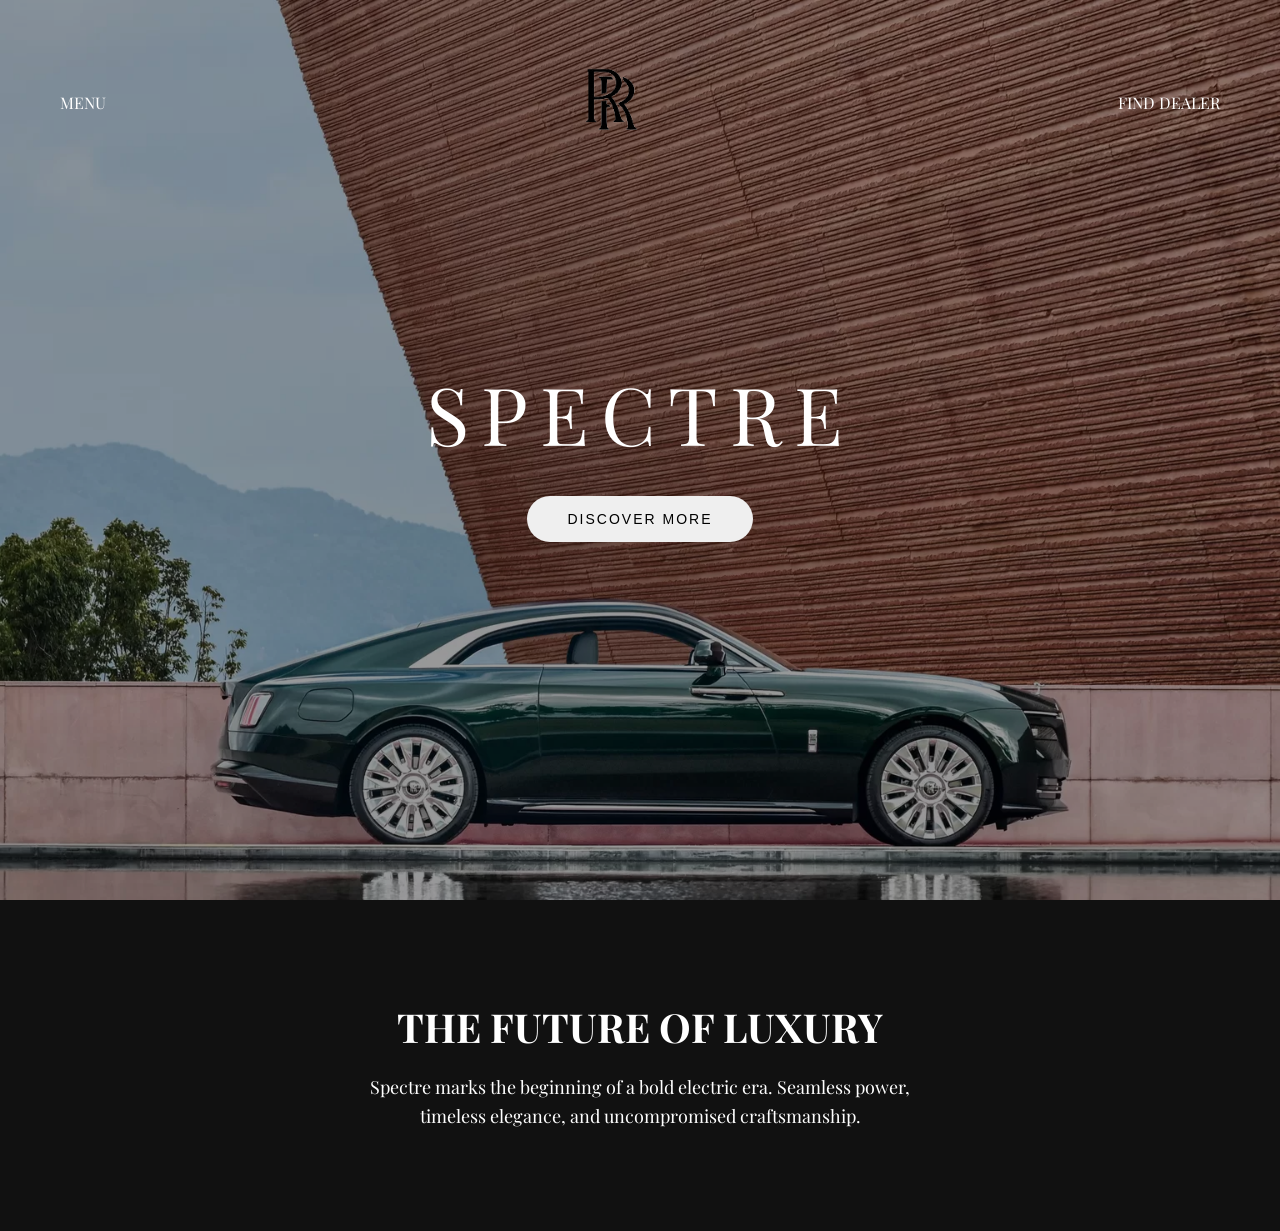
==== index.html @ a3069bfa "dealer" ====
<!DOCTYPE html>
<html lang="en">
<head>
    <meta charset="UTF-8">
    <title>Rolls-Royce Spectre</title>
    <meta name="viewport" content="width=device-width, initial-scale=1.0">

    <!-- Luxury Font for RR Logo -->
    <link href="https://fonts.googleapis.com/css2?family=Cinzel+Decorative:wght@700&display=swap" rel="stylesheet">

    <!-- Main Font -->
    <link href="https://fonts.googleapis.com/css2?family=Playfair+Display:wght@300;400;600&display=swap" rel="stylesheet">

    <link rel="stylesheet" href="style.css">
</head>
<body>

    <!-- Navbar -->
    <header>
        <div class="menu">MENU</div>

        <div class="logo">
    <img src="images/logo.png" alt="RR Logo">
</div>

        <div class="dealer">FIND DEALER</div>
    </header>

    <!-- Hero Section -->
    <section class="hero">
        <div class="overlay"></div>
        <div class="hero-content">
            <h1>SPECTRE</h1>
            <button id="discoverBtn">DISCOVER MORE</button>
        </div>
    </section>

    <!-- About Section -->
    <section class="about">
        <h2>THE FUTURE OF LUXURY</h2>
        <p>
            Spectre marks the beginning of a bold electric era.
            Seamless power, timeless elegance, and uncompromised craftsmanship.
        </p>
    </section>

    <script src="script.js"></script>
</body>
</html>
---- style.css ----
* {
    margin: 0;
    padding: 0;
    box-sizing: border-box;
}

body {
    font-family: 'Playfair Display', serif;
    color: white;
    background-color: black;
}

/* Navbar */
header {
    position: absolute;   /* change from fixed to absolute */
    width: 100%;
    top: 0;
    left: 0;
    padding: 25px 60px;
    display: flex;
    align-items: center;
    justify-content: space-between;
    z-index: 10;
}

/* Center Logo */

.logo {
    background: transparent;
}
.logo img {
    height: 150px;   /* adjust size if needed */
}

nav ul {
    list-style: none;
    display: flex;
    gap: 40px;
}

nav a {
    text-decoration: none;
    color: white;
    font-size: 14px;
    letter-spacing: 2px;
    transition: 0.3s;
}

nav a:hover {
    opacity: 0.7;
}

/* Hero Section */
.hero {
    height: 100vh;
    background: url('images/rrr.jpg') no-repeat center center/cover;
    display: flex;
    justify-content: center;
    align-items: center;
    position: relative;
}

.overlay {
    position: absolute;
    width: 100%;
    height: 100%;
    background: rgba(0,0,0,0.4);
}

.hero-content {
    text-align: center;
    z-index: 2;
}

.hero-content h1 {
    font-size: 80px;
    letter-spacing: 12px;
    font-weight: 300;
}

.hero-content button {
    margin-top: 30px;
    padding: 15px 40px;
    border-radius: 40px;
    border: none;
    font-size: 14px;
    letter-spacing: 2px;
    cursor: pointer;
    transition: 0.3s;
}

.hero-content button:hover {
    background: black;
    color: white;
}

/* About Section */
.about {
    padding: 100px 60px;
    text-align: center;
    background: #111;
}

.about h2 {
    font-size: 40px;
    margin-bottom: 20px;
}

.about p {
    max-width: 600px;
    margin: auto;
    font-size: 18px;
    line-height: 1.6;
}

/* Responsive */
@media (max-width: 768px) {
    .hero-content h1 {
        font-size: 50px;
    }

    nav ul {
        gap: 20px;
    }
}
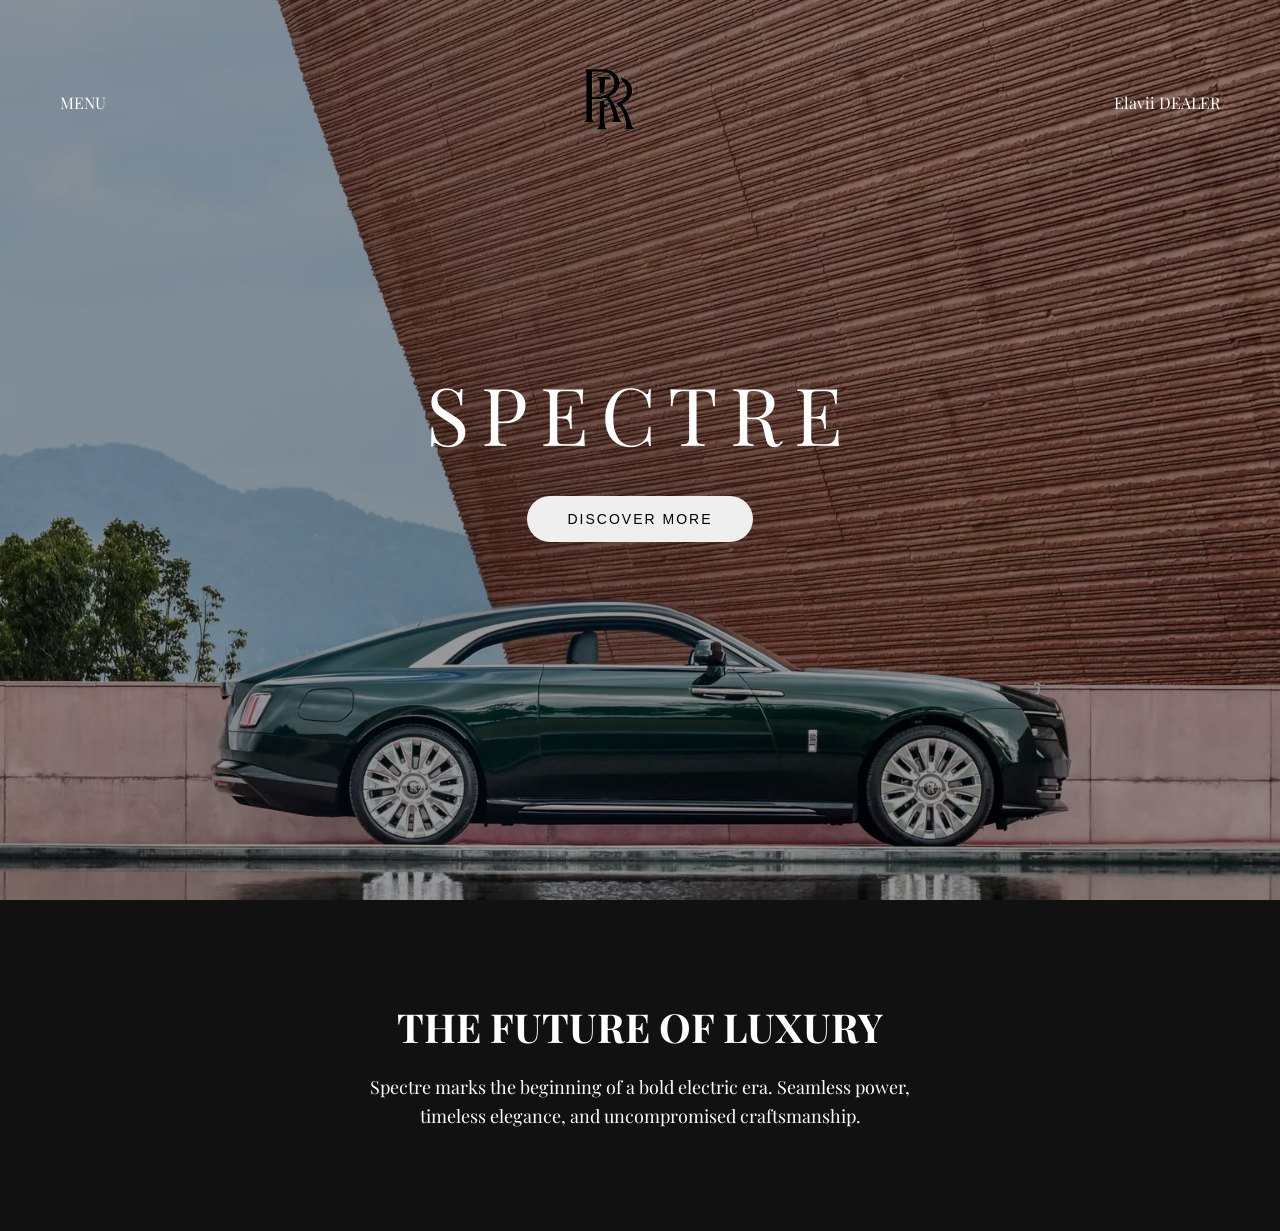
==== commit 249179ff: "new" ====
--- a/index.html
+++ b/index.html
@@ -23,7 +23,7 @@
     <img src="images/logo.png" alt="RR Logo">
 </div>
 
-        <div class="dealer">FIND DEALER</div>
+        <div class="dealer">Elavii DEALER</div>
     </header>
 
     <!-- Hero Section -->
--- a/style.css
+++ b/style.css
@@ -7,7 +7,7 @@
 body {
     font-family: 'Playfair Display', serif;
     color: white;
-    background-color: black;
+    background-color: rgb(223, 6, 6);
 }
 
 /* Navbar */
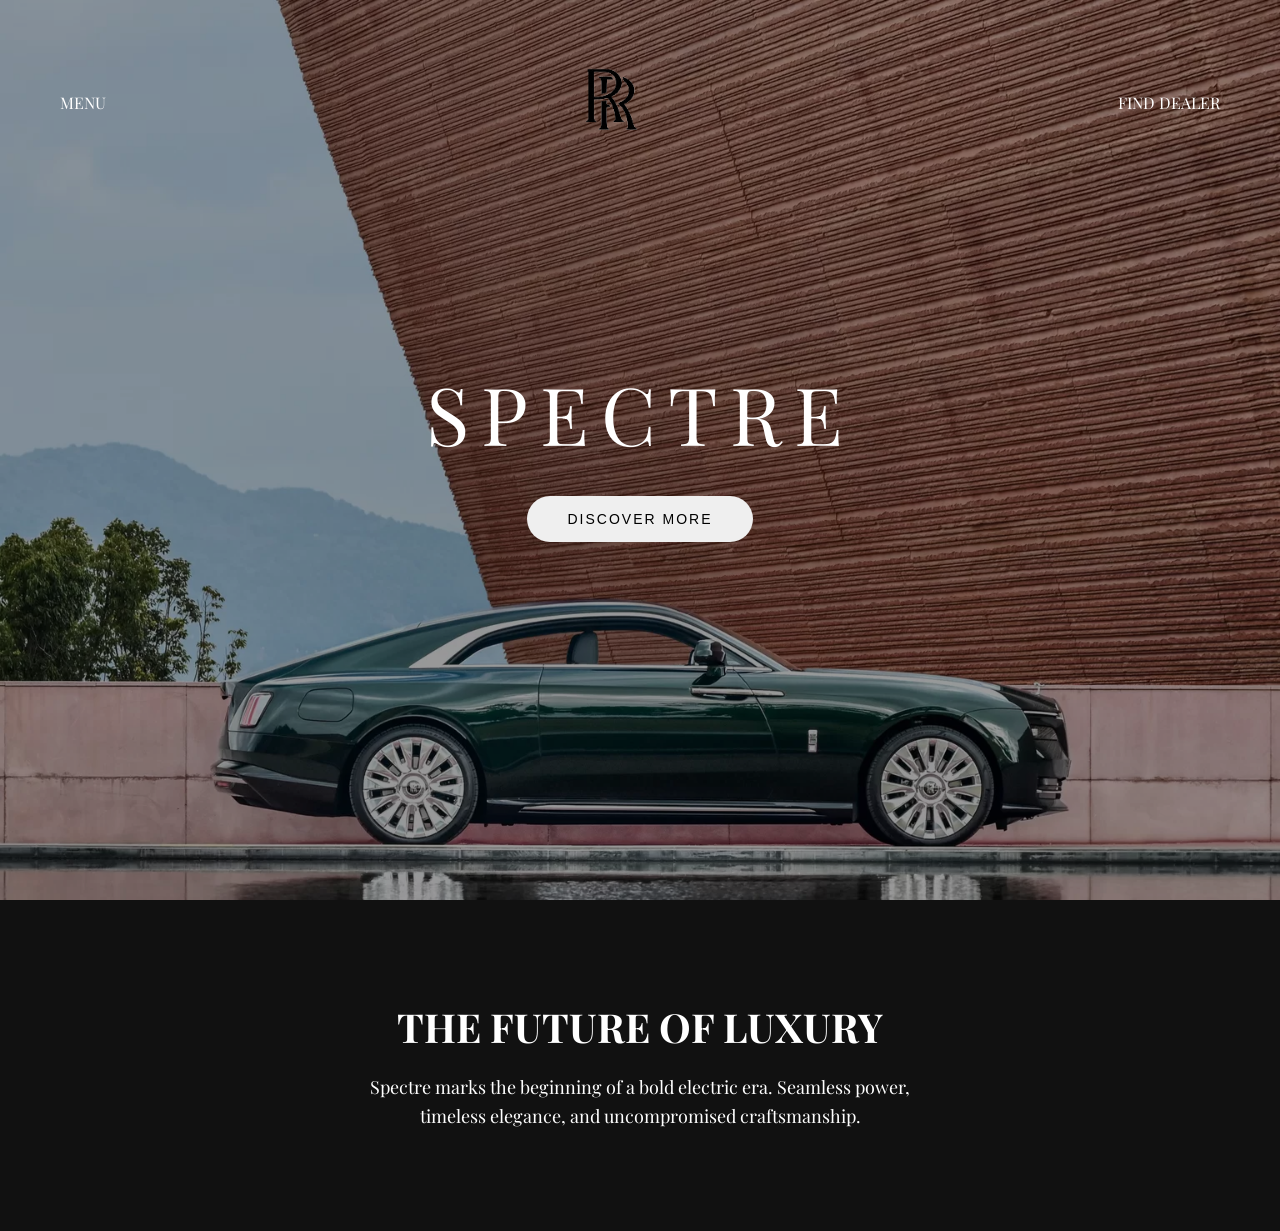
==== commit 1d20ba58: "FIND" ====
--- a/index.html
+++ b/index.html
@@ -23,7 +23,7 @@
     <img src="images/logo.png" alt="RR Logo">
 </div>
 
-        <div class="dealer">Elavii DEALER</div>
+        <div class="dealer">FIND DEALER</div>
     </header>
 
     <!-- Hero Section -->
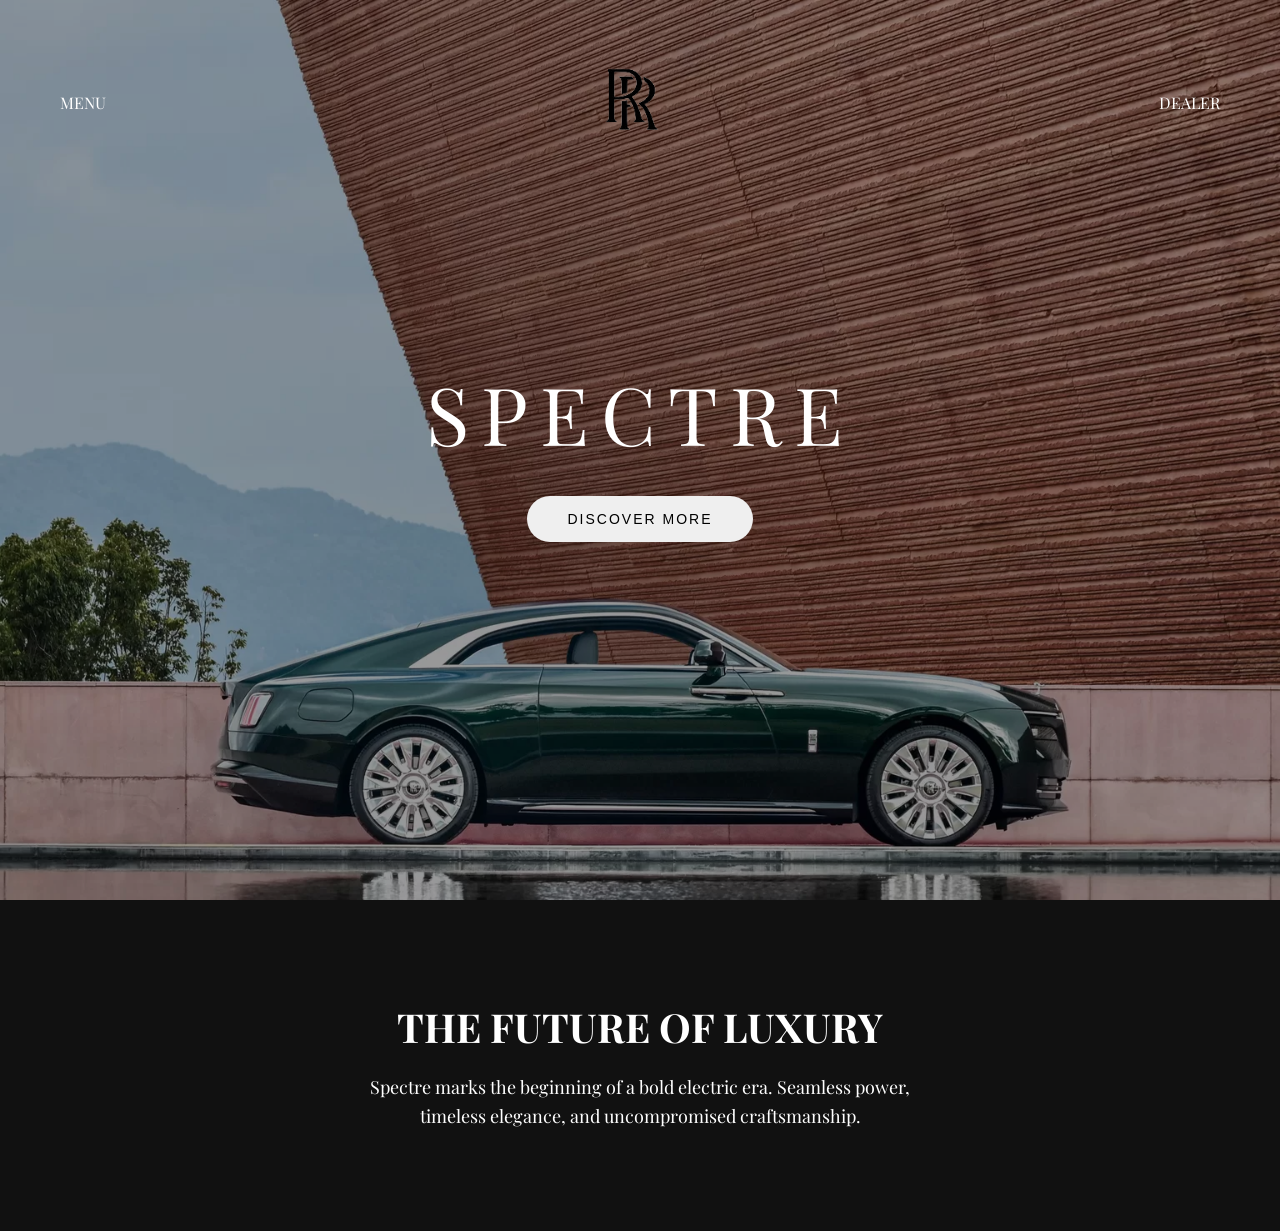
==== commit 347c83ee: "FIND" ====
--- a/index.html
+++ b/index.html
@@ -23,7 +23,7 @@
     <img src="images/logo.png" alt="RR Logo">
 </div>
 
-        <div class="dealer">FIND DEALER</div>
+        <div class="dealer">DEALER</div>
     </header>
 
     <!-- Hero Section -->
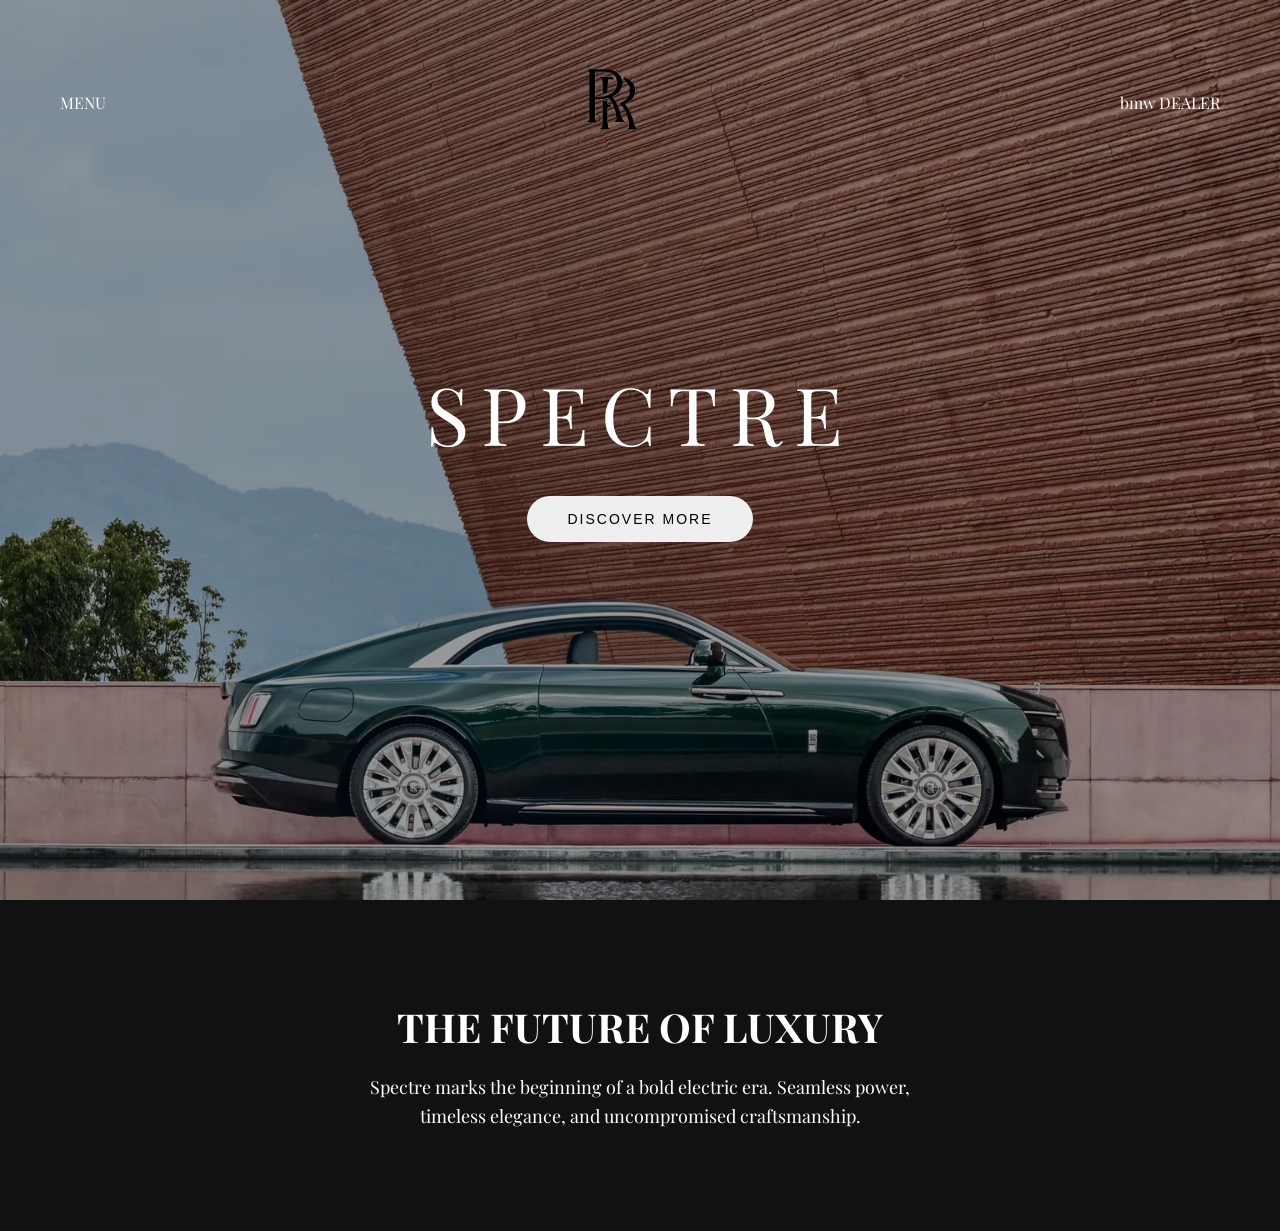
==== commit 61d14723: "bmw" ====
--- a/index.html
+++ b/index.html
@@ -23,7 +23,7 @@
     <img src="images/logo.png" alt="RR Logo">
 </div>
 
-        <div class="dealer">DEALER</div>
+        <div class="dealer">bmw DEALER</div>
     </header>
 
     <!-- Hero Section -->
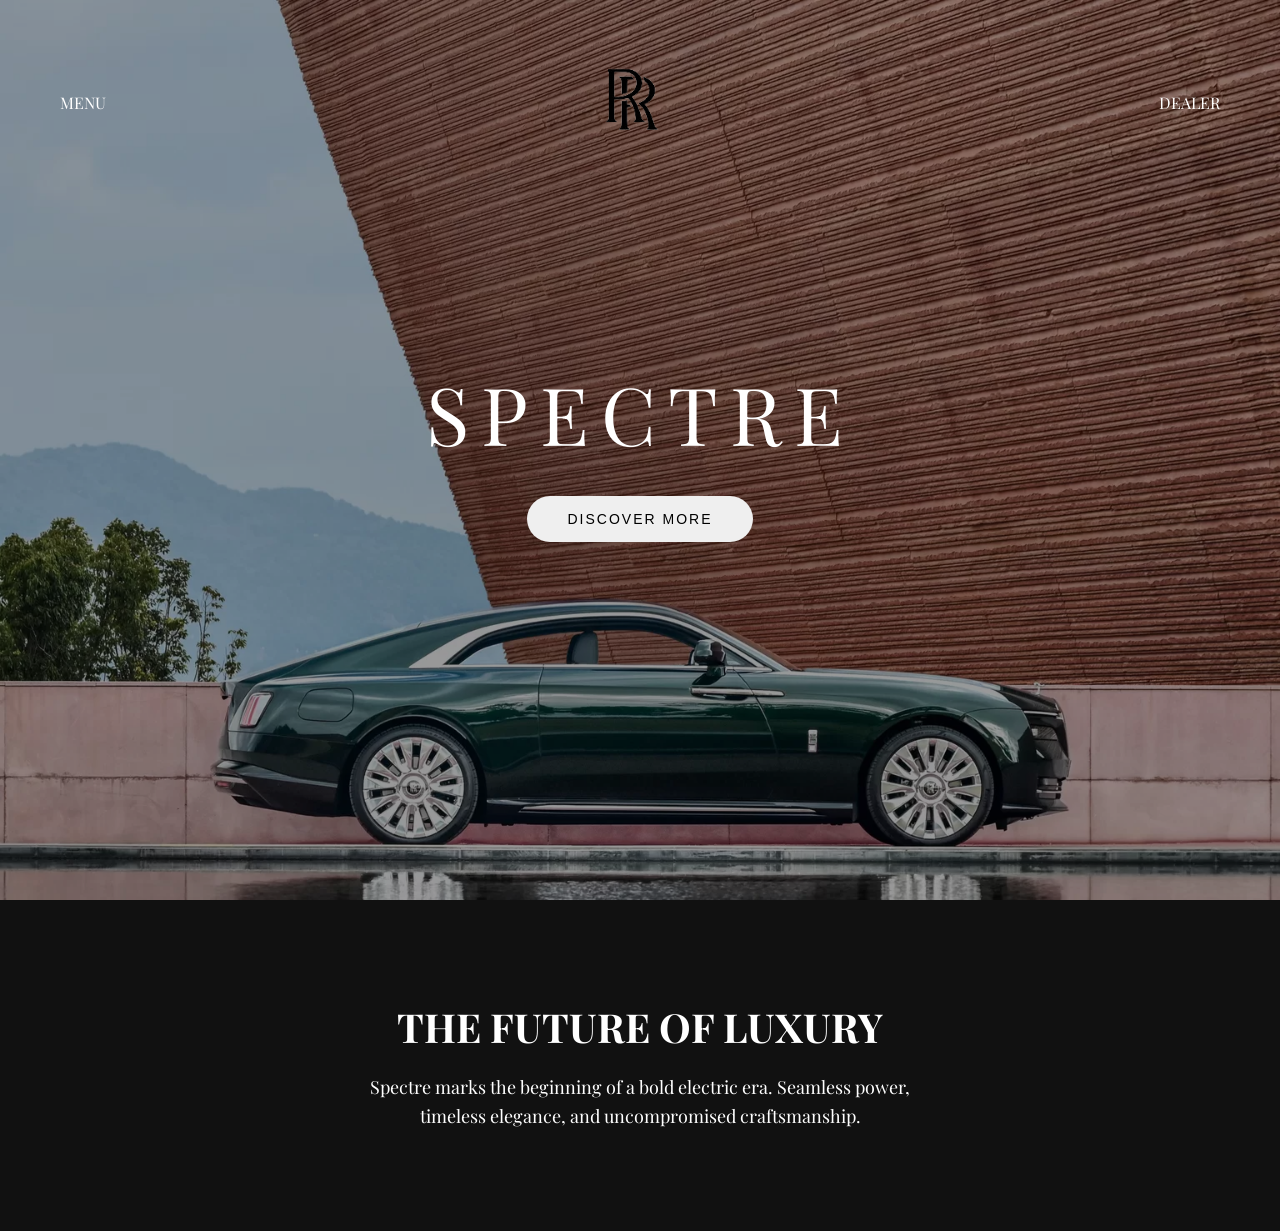
==== commit debdf560: "new" ====
--- a/index.html
+++ b/index.html
@@ -23,7 +23,7 @@
     <img src="images/logo.png" alt="RR Logo">
 </div>
 
-        <div class="dealer">bmw DEALER</div>
+        <div class="dealer">DEALER</div>
     </header>
 
     <!-- Hero Section -->
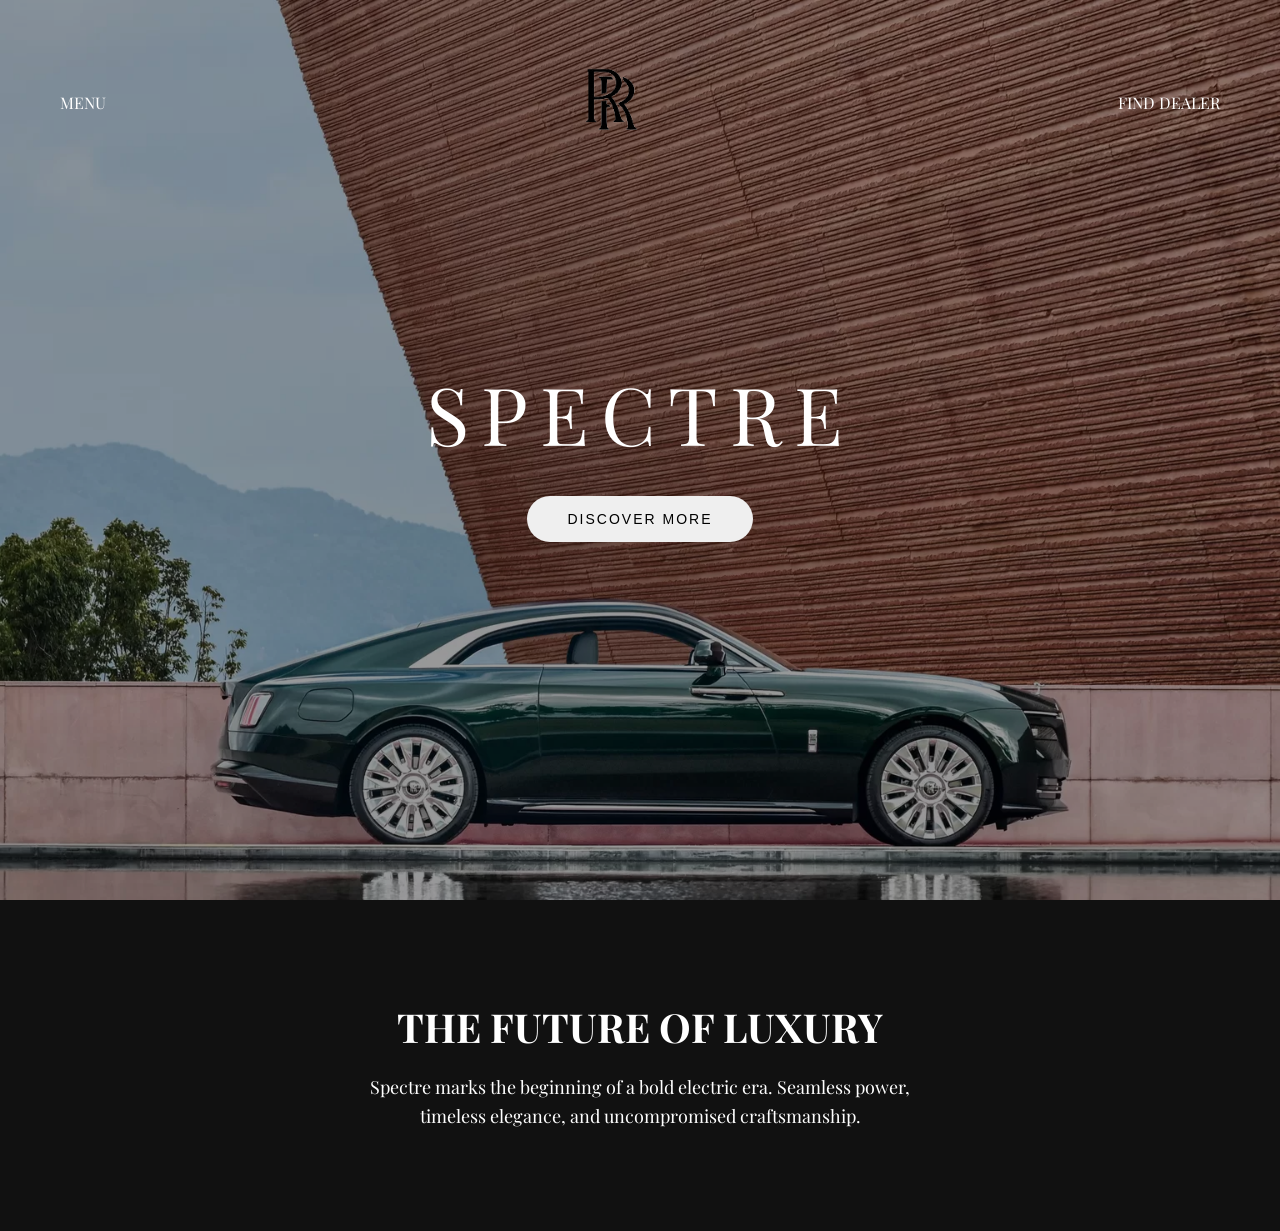
==== commit 2257b50f: "linux" ====
--- a/index.html
+++ b/index.html
@@ -1,49 +1,49 @@
-<!DOCTYPE html>
-<html lang="en">
-<head>
-    <meta charset="UTF-8">
-    <title>Rolls-Royce Spectre</title>
-    <meta name="viewport" content="width=device-width, initial-scale=1.0">
-
-    <!-- Luxury Font for RR Logo -->
-    <link href="https://fonts.googleapis.com/css2?family=Cinzel+Decorative:wght@700&display=swap" rel="stylesheet">
-
-    <!-- Main Font -->
-    <link href="https://fonts.googleapis.com/css2?family=Playfair+Display:wght@300;400;600&display=swap" rel="stylesheet">
-
-    <link rel="stylesheet" href="style.css">
-</head>
-<body>
-
-    <!-- Navbar -->
-    <header>
-        <div class="menu">MENU</div>
-
-        <div class="logo">
-    <img src="images/logo.png" alt="RR Logo">
-</div>
-
-        <div class="dealer">DEALER</div>
-    </header>
-
-    <!-- Hero Section -->
-    <section class="hero">
-        <div class="overlay"></div>
-        <div class="hero-content">
-            <h1>SPECTRE</h1>
-            <button id="discoverBtn">DISCOVER MORE</button>
-        </div>
-    </section>
-
-    <!-- About Section -->
-    <section class="about">
-        <h2>THE FUTURE OF LUXURY</h2>
-        <p>
-            Spectre marks the beginning of a bold electric era.
-            Seamless power, timeless elegance, and uncompromised craftsmanship.
-        </p>
-    </section>
-
-    <script src="script.js"></script>
-</body>
-</html>+<!DOCTYPE html>
+<html lang="en">
+<head>
+    <meta charset="UTF-8">
+    <title>Rolls-Royce Spectre</title>
+    <meta name="viewport" content="width=device-width, initial-scale=1.0">
+
+    <!-- Luxury Font for RR Logo -->
+    <link href="https://fonts.googleapis.com/css2?family=Cinzel+Decorative:wght@700&display=swap" rel="stylesheet">
+
+    <!-- Main Font -->
+    <link href="https://fonts.googleapis.com/css2?family=Playfair+Display:wght@300;400;600&display=swap" rel="stylesheet">
+
+    <link rel="stylesheet" href="style.css">
+</head>
+<body>
+
+    <!-- Navbar -->
+    <header>
+        <div class="menu">MENU</div>
+
+        <div class="logo">
+    <img src="images/logo.png" alt="RR Logo">
+</div>
+
+        <div class="dealer">FIND DEALER</div>
+    </header>
+
+    <!-- Hero Section -->
+    <section class="hero">
+        <div class="overlay"></div>
+        <div class="hero-content">
+            <h1>SPECTRE</h1>
+            <button id="discoverBtn">DISCOVER MORE</button>
+        </div>
+    </section>
+
+    <!-- About Section -->
+    <section class="about">
+        <h2>THE FUTURE OF LUXURY</h2>
+        <p>
+            Spectre marks the beginning of a bold electric era.
+            Seamless power, timeless elegance, and uncompromised craftsmanship.
+        </p>
+    </section>
+
+    <script src="script.js"></script>
+</body>
+</html>
--- a/style.css
+++ b/style.css
@@ -1,125 +1,125 @@
-* {
-    margin: 0;
-    padding: 0;
-    box-sizing: border-box;
-}
-
-body {
-    font-family: 'Playfair Display', serif;
-    color: white;
-    background-color: rgb(223, 6, 6);
-}
-
-/* Navbar */
-header {
-    position: absolute;   /* change from fixed to absolute */
-    width: 100%;
-    top: 0;
-    left: 0;
-    padding: 25px 60px;
-    display: flex;
-    align-items: center;
-    justify-content: space-between;
-    z-index: 10;
-}
-
-/* Center Logo */
-
-.logo {
-    background: transparent;
-}
-.logo img {
-    height: 150px;   /* adjust size if needed */
-}
-
-nav ul {
-    list-style: none;
-    display: flex;
-    gap: 40px;
-}
-
-nav a {
-    text-decoration: none;
-    color: white;
-    font-size: 14px;
-    letter-spacing: 2px;
-    transition: 0.3s;
-}
-
-nav a:hover {
-    opacity: 0.7;
-}
-
-/* Hero Section */
-.hero {
-    height: 100vh;
-    background: url('images/rrr.jpg') no-repeat center center/cover;
-    display: flex;
-    justify-content: center;
-    align-items: center;
-    position: relative;
-}
-
-.overlay {
-    position: absolute;
-    width: 100%;
-    height: 100%;
-    background: rgba(0,0,0,0.4);
-}
-
-.hero-content {
-    text-align: center;
-    z-index: 2;
-}
-
-.hero-content h1 {
-    font-size: 80px;
-    letter-spacing: 12px;
-    font-weight: 300;
-}
-
-.hero-content button {
-    margin-top: 30px;
-    padding: 15px 40px;
-    border-radius: 40px;
-    border: none;
-    font-size: 14px;
-    letter-spacing: 2px;
-    cursor: pointer;
-    transition: 0.3s;
-}
-
-.hero-content button:hover {
-    background: black;
-    color: white;
-}
-
-/* About Section */
-.about {
-    padding: 100px 60px;
-    text-align: center;
-    background: #111;
-}
-
-.about h2 {
-    font-size: 40px;
-    margin-bottom: 20px;
-}
-
-.about p {
-    max-width: 600px;
-    margin: auto;
-    font-size: 18px;
-    line-height: 1.6;
-}
-
-/* Responsive */
-@media (max-width: 768px) {
-    .hero-content h1 {
-        font-size: 50px;
-    }
-
-    nav ul {
-        gap: 20px;
-    }
+* {
+    margin: 0;
+    padding: 0;
+    box-sizing: border-box;
+}
+
+body {
+    font-family: 'Playfair Display', serif;
+    color: white;
+    background-color: rgb(223, 6, 6);
+}
+
+/* Navbar */
+header {
+    position: absolute;   /* change from fixed to absolute */
+    width: 100%;
+    top: 0;
+    left: 0;
+    padding: 25px 60px;
+    display: flex;
+    align-items: center;
+    justify-content: space-between;
+    z-index: 10;
+}
+
+/* Center Logo */
+
+.logo {
+    background: transparent;
+}
+.logo img {
+    height: 150px;   /* adjust size if needed */
+}
+
+nav ul {
+    list-style: none;
+    display: flex;
+    gap: 40px;
+}
+
+nav a {
+    text-decoration: none;
+    color: white;
+    font-size: 14px;
+    letter-spacing: 2px;
+    transition: 0.3s;
+}
+
+nav a:hover {
+    opacity: 0.7;
+}
+
+/* Hero Section */
+.hero {
+    height: 100vh;
+    background: url('images/rrr.jpg') no-repeat center center/cover;
+    display: flex;
+    justify-content: center;
+    align-items: center;
+    position: relative;
+}
+
+.overlay {
+    position: absolute;
+    width: 100%;
+    height: 100%;
+    background: rgba(0,0,0,0.4);
+}
+
+.hero-content {
+    text-align: center;
+    z-index: 2;
+}
+
+.hero-content h1 {
+    font-size: 80px;
+    letter-spacing: 12px;
+    font-weight: 300;
+}
+
+.hero-content button {
+    margin-top: 30px;
+    padding: 15px 40px;
+    border-radius: 40px;
+    border: none;
+    font-size: 14px;
+    letter-spacing: 2px;
+    cursor: pointer;
+    transition: 0.3s;
+}
+
+.hero-content button:hover {
+    background: black;
+    color: white;
+}
+
+/* About Section */
+.about {
+    padding: 100px 60px;
+    text-align: center;
+    background: #111;
+}
+
+.about h2 {
+    font-size: 40px;
+    margin-bottom: 20px;
+}
+
+.about p {
+    max-width: 600px;
+    margin: auto;
+    font-size: 18px;
+    line-height: 1.6;
+}
+
+/* Responsive */
+@media (max-width: 768px) {
+    .hero-content h1 {
+        font-size: 50px;
+    }
+
+    nav ul {
+        gap: 20px;
+    }
 }
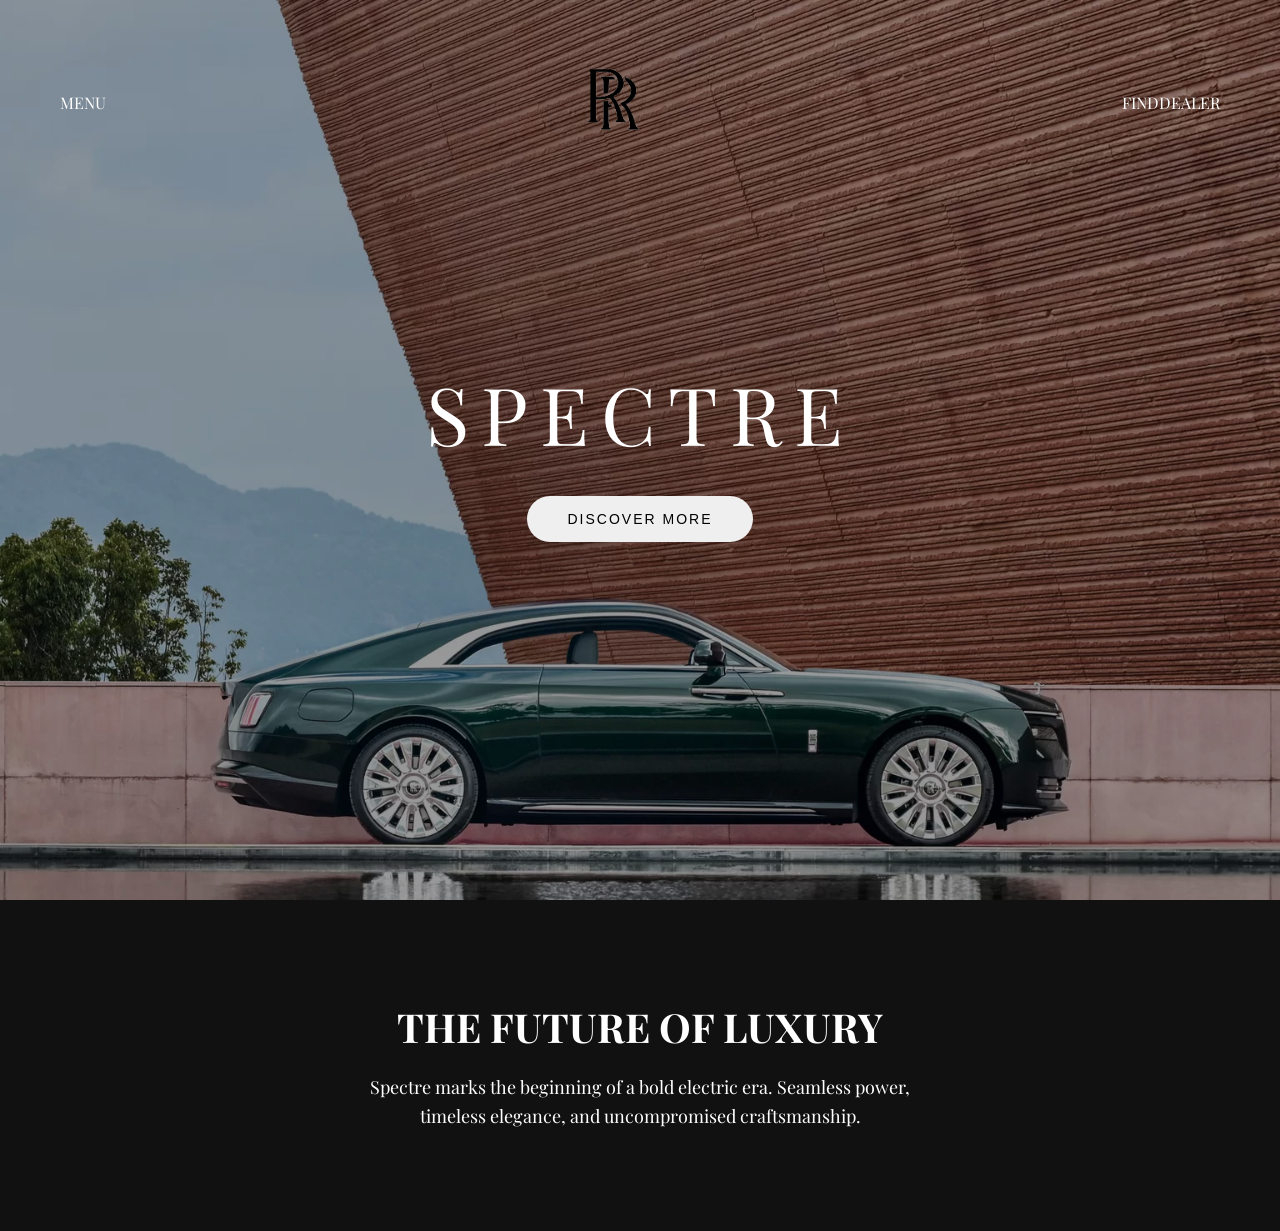
==== commit 13b6eaf9: "update" ====
--- a/index.html
+++ b/index.html
@@ -23,7 +23,7 @@
     <img src="images/logo.png" alt="RR Logo">
 </div>
 
-        <div class="dealer">FIND DEALER</div>
+        <div class="dealer">FINDDEALER</div>
     </header>
 
     <!-- Hero Section -->
